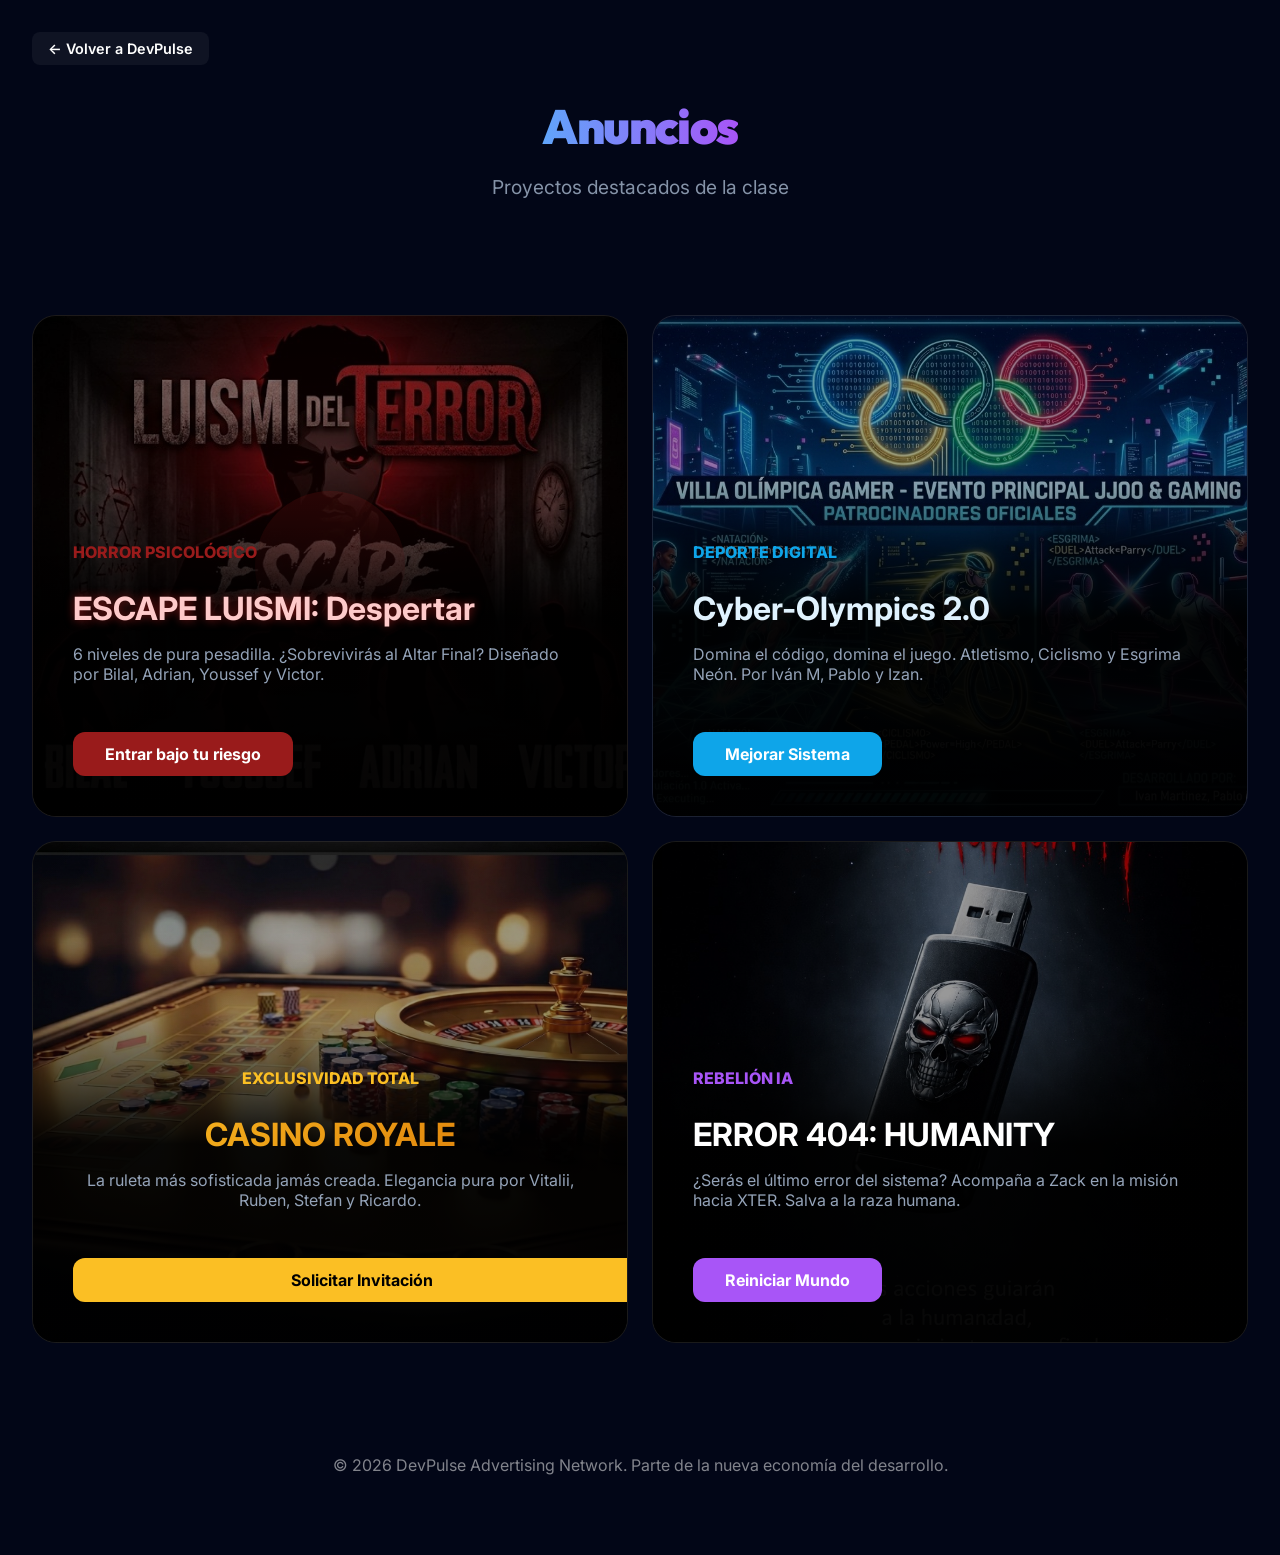
==== ads.html @ 652589fb "Entrega DevPulse: Monetización y Documentación" ====
<!DOCTYPE html>
<html lang="es">

<head>
    <meta charset="UTF-8">
    <meta name="viewport" content="width=device-width, initial-scale=1.0">
    <title>DevPulse - Marketplace de Innovación</title>
    <link rel="stylesheet" href="ads-style.css">
    <link href="https://fonts.googleapis.com/css2?family=Inter:wght@400;700;900&family=Outfit:wght@800&display=swap"
        rel="stylesheet">
</head>

<body>
    <a href="index.html" class="btn-back">← Volver a DevPulse</a>
    <header>
        <h1 style="font-family: 'Outfit', sans-serif;"><span
                style="background: linear-gradient(to right, #60a5fa, #a855f7); -webkit-background-clip: text; background-clip: text; -webkit-text-fill-color: transparent;">Anuncios</span>
        </h1>
        <p style="font-size: 1.2rem; opacity: 0.9;">Proyectos destacados de la clase</p>
    </header>

    <div class="promo-grid">
        <!-- Ad 1: Escape Luismi -->
        <div class="ad-card ad-horror">
            <img src="escapedeluismi.jpeg" class="ad-image" alt="Escape Luismi">
            <div class="pulse"
                style="position: absolute; top: 50%; left: 50%; width: 150px; height: 150px; background: rgba(153, 27, 27, 0.2); border-radius: 50%; transform: translate(-50%, -50%); pointer-events: none;">
            </div>
            <div class="ad-content">
                <p style="color: var(--color-horror); font-weight: 800; margin-bottom: 0.5rem;">HORROR PSICOLÓGICO</p>
                <h2 style="font-size: 2rem; margin-bottom: 1rem;">ESCAPE LUISMI: Despertar</h2>
                <p style="color: #94a3b8; margin-bottom: 1.5rem;">6 niveles de pura pesadilla. ¿Sobrevivirás al Altar
                    Final? Diseñado por Bilal, Adrian, Youssef y Victor.</p>
                <a href="#" class="btn-action" style="background: var(--color-horror); color: white;">Entrar bajo tu
                    riesgo</a>
            </div>
        </div>

        <!-- Ad 2: Cyber Olympics -->
        <div class="ad-card ad-cyber">
            <img src="cyberolimpics.jpeg" class="ad-image" alt="Cyber Olympics">
            <div class="neon-border"></div>
            <div class="ad-content">
                <p style="color: var(--color-cyber); font-weight: 800; margin-bottom: 0.5rem;">DEPORTE DIGITAL</p>
                <h2 style="font-size: 2rem; margin-bottom: 1rem;">Cyber-Olympics 2.0</h2>
                <p style="color: #94a3b8; margin-bottom: 1.5rem;">Domina el código, domina el juego. Atletismo, Ciclismo
                    y Esgrima Neón. Por Iván M, Pablo y Izan.</p>
                <a href="#" class="btn-action" style="background: var(--color-cyber); color: white;">Mejorar Sistema</a>
            </div>
        </div>

        <!-- Ad 3: Casino Royale -->
        <div class="ad-card ad-luxury">
            <img src="casinoroyale.jpeg" class="ad-image" alt="Casino Royale">
            <div class="ad-content" style="text-align: center;">
                <p style="color: var(--color-gold); font-weight: 800; margin-bottom: 0.5rem;">EXCLUSIVIDAD TOTAL</p>
                <h2 style="font-size: 2rem; margin-bottom: 1rem;">CASINO ROYALE</h2>
                <p style="color: #94a3b8; margin-bottom: 1.5rem;">La ruleta más sofisticada jamás creada. Elegancia pura
                    por Vitalii, Ruben, Stefan y Ricardo.</p>
                <a href="#" class="btn-action"
                    style="background: var(--color-gold); color: black; width: 100%;">Solicitar Invitación</a>
            </div>
        </div>

        <!-- Ad 4: Error 404 -->
        <div class="ad-card ad-glitch">
            <img src="error404.jpeg" class="ad-image" alt="Error 404">
            <div class="ad-content">
                <p style="color: var(--color-glitch); font-weight: 800; margin-bottom: 0.5rem;">REBELIÓN IA</p>
                <h2 class="glitch-text" style="font-size: 2rem; margin-bottom: 1rem;">ERROR 404: HUMANITY</h2>
                <p style="color: #94a3b8; margin-bottom: 1.5rem;">¿Serás el último error del sistema? Acompaña a Zack en
                    la misión hacia XTER. Salva a la raza humana.</p>
                <a href="#" class="btn-action" style="background: var(--color-glitch); color: white;">Reiniciar
                    Mundo</a>
            </div>
        </div>
    </div>

    <footer style="text-align: center; padding: 4rem; opacity: 0.5;">
        <p>&copy; 2026 DevPulse Advertising Network. Parte de la nueva economía del desarrollo.</p>
    </footer>
</body>

</html>
---- ads-style.css ----
:root {
    --color-bg-ads: #020617;
    --color-gold: #fbbf24;
    --color-horror: #991b1b;
    --color-cyber: #0ea5e9;
    --color-glitch: #a855f7;
    --color-surface-ads: rgba(15, 23, 42, 0.8);
    --font-heading: 'Outfit', sans-serif;
}

.btn-back {
    position: absolute;
    top: 2rem;
    left: 2rem;
    color: var(--color-text-dim);
    text-decoration: none;
    font-weight: 600;
    font-size: 0.9rem;
    padding: 0.5rem 1rem;
    border-radius: 0.5rem;
    background: rgba(255, 255, 255, 0.05);
    border: 1px solid var(--color-border);
    transition: all 0.2s;
    z-index: 100;
}

.btn-back:hover {
    background: rgba(255, 255, 255, 0.1);
    color: white;
    transform: translateX(-5px);
}

body {
    background-color: var(--color-bg-ads);
    color: white;
    font-family: 'Inter', sans-serif;
    margin: 0;
    min-height: 100vh;
    overflow-x: hidden;
}

.promo-grid {
    display: grid;
    grid-template-columns: repeat(4, 1fr);
    justify-content: center;
    gap: 1.5rem;
    padding: 2rem;
    max-width: 1600px;
    margin: 0 auto;
}

.ad-card {
    position: relative;
    border-radius: 1.5rem;
    overflow: hidden;
    height: 500px;
    background: var(--color-surface-ads);
    border: 1px solid rgba(255, 255, 255, 0.1);
    transition: transform 0.4s cubic-bezier(0.175, 0.885, 0.32, 1.275), box-shadow 0.4s;
    cursor: pointer;
}

.ad-image {
    position: absolute;
    inset: 0;
    width: 100%;
    height: 100%;
    object-fit: cover;
    opacity: 0.6;
    transition: opacity 0.4s, transform 0.4s;
}

.ad-card:hover .ad-image {
    opacity: 0.8;
    transform: scale(1.1);
}

.ad-card:hover {
    transform: translateY(-10px) scale(1.02);
}

.ad-content {
    position: absolute;
    bottom: 0;
    left: 0;
    right: 0;
    padding: 2.5rem;
    background: linear-gradient(transparent, rgba(0, 0, 0, 0.95) 40%);
    z-index: 2;
}

.ad-badge {
    position: absolute;
    top: 1.5rem;
    right: 1.5rem;
    padding: 0.4rem 1rem;
    border-radius: 2rem;
    font-size: 0.75rem;
    font-weight: 800;
    text-transform: uppercase;
    letter-spacing: 0.05rem;
    background: rgba(255, 255, 255, 0.1);
    backdrop-filter: blur(5px);
    border: 1px solid rgba(255, 255, 255, 0.2);
    z-index: 10;
}

/* Specific Ad Styles */

/* 1. Escape Luismi - Horror style */
.ad-horror {
    background: radial-gradient(circle at center, #2b0000, #000);
}

.ad-horror:hover {
    box-shadow: 0 0 40px rgba(153, 27, 27, 0.4);
    border-color: var(--color-horror);
}

.ad-horror h2 {
    color: #fecaca;
    text-shadow: 0 0 10px rgba(153, 27, 27, 0.8);
}

.ad-horror .pulse {
    animation: blood-pulse 2s infinite;
}

@keyframes blood-pulse {
    0% {
        transform: scale(1);
        opacity: 0.6;
    }

    50% {
        transform: scale(1.2);
        opacity: 0.2;
    }

    100% {
        transform: scale(1);
        opacity: 0.6;
    }
}

/* 2. Cyber Olympics - Cyberpunk style */
.ad-cyber {
    background: radial-gradient(circle at center, #001f3f, #020617);
}

.ad-cyber:hover {
    box-shadow: 0 0 40px rgba(14, 165, 233, 0.4);
    border-color: var(--color-cyber);
}

.ad-cyber h2 {
    color: #e0f2fe;
}

.neon-border {
    position: absolute;
    inset: 0;
    border: 2px solid transparent;
    transition: border-color 0.3s;
}

.ad-cyber:hover .neon-border {
    border-color: var(--color-cyber);
    box-shadow: inset 0 0 20px var(--color-cyber);
}

/* 3. Casino Royale - Luxury style */
.ad-luxury {
    background: radial-gradient(circle at center, #1e1b1e, #000);
}

.ad-luxury:hover {
    box-shadow: 0 0 40px rgba(251, 191, 36, 0.3);
    border-color: var(--color-gold);
}

.ad-luxury h2 {
    background: linear-gradient(135deg, #fbbf24, #d97706);
    -webkit-background-clip: text;
    background-clip: text;
    -webkit-text-fill-color: transparent;
}

/* 4. Error 404 - Glitch style */
.ad-glitch {
    background: #000;
}

.ad-glitch:hover {
    box-shadow: 0 0 40px rgba(168, 85, 247, 0.4);
    border-color: var(--color-glitch);
}

.glitch-text {
    position: relative;
}

.ad-glitch:hover .glitch-text::before {
    content: 'ERROR 404';
    position: absolute;
    left: 2px;
    text-shadow: -2px 0 #ff00c1;
    animation: glitch 0.3s infinite linear alternate-reverse;
}

@keyframes glitch {
    0% {
        clip-path: inset(10% 0 50% 0);
    }

    100% {
        clip-path: inset(40% 0 10% 0);
    }
}

/* Header */
header {
    text-align: center;
    padding: 4rem 2rem;
}

header h1 {
    font-size: 3rem;
    font-weight: 900;
    letter-spacing: -0.1rem;
    margin-bottom: 1rem;
}

header p {
    color: #94a3b8;
    font-size: 1.25rem;
}

.btn-action {
    display: inline-block;
    margin-top: 1.5rem;
    padding: 0.75rem 2rem;
    border-radius: 0.75rem;
    background: white;
    color: black;
    font-weight: 700;
    text-decoration: none;
    transition: 0.2s;
}

.btn-action:hover {
    transform: scale(1.05);
    background: #f1f5f9;
}

/* Responsive Design */
@media (max-width: 1400px) {
    .promo-grid {
        grid-template-columns: repeat(2, 1fr);
    }
}

@media (max-width: 768px) {
    header h1 {
        font-size: 2.2rem;
    }

    .promo-grid {
        grid-template-columns: 1fr;
        padding: 1.5rem;
    }

    .ad-card {
        height: 400px;
    }
}
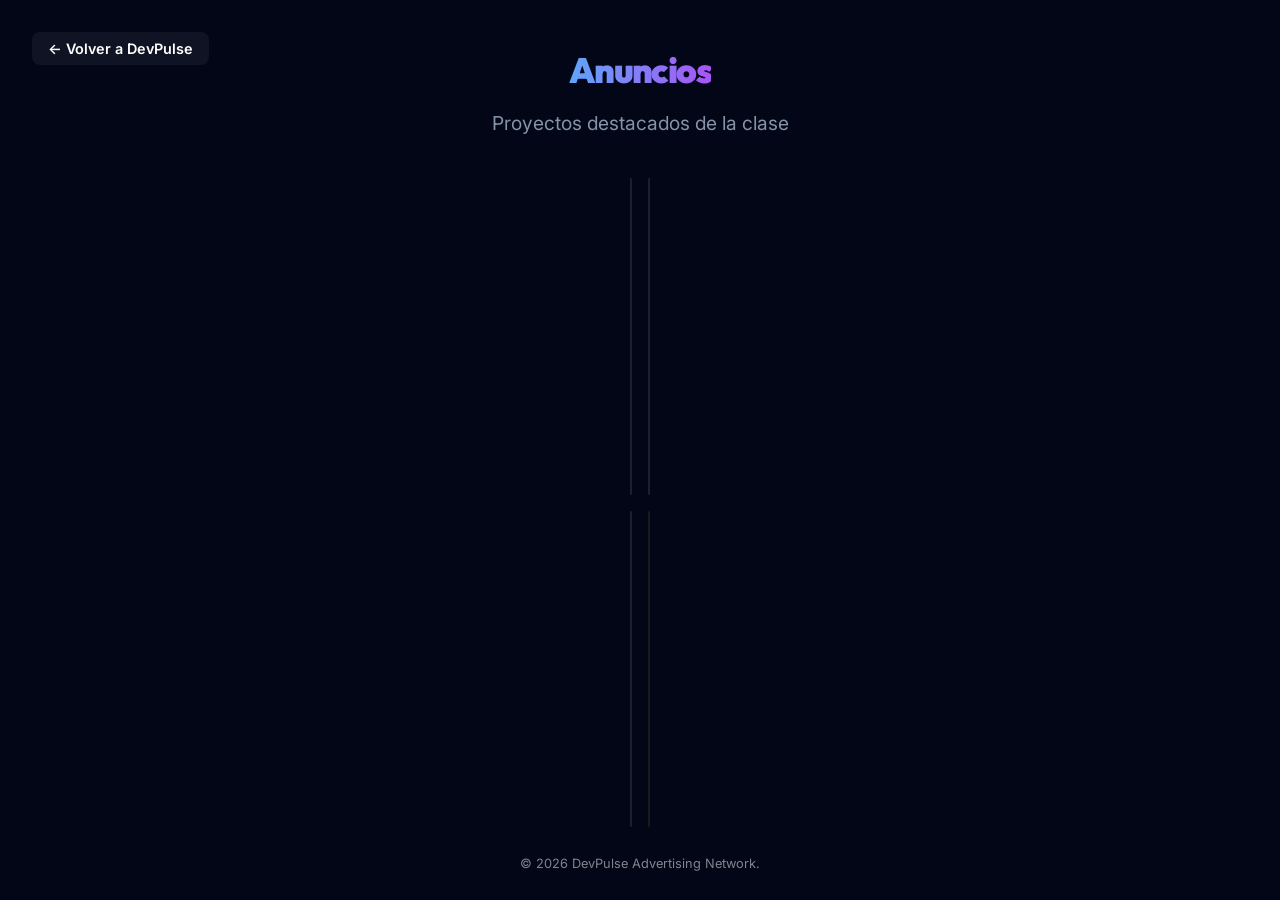
==== commit 75181298: "Compactado de la página de anuncios para evitar scroll y ajuste de layout" ====
--- a/ads.html
+++ b/ads.html
@@ -76,8 +76,8 @@
         </div>
     </div>
 
-    <footer style="text-align: center; padding: 4rem; opacity: 0.5;">
-        <p>&copy; 2026 DevPulse Advertising Network. Parte de la nueva economía del desarrollo.</p>
+    <footer style="text-align: center; padding: 1rem; opacity: 0.5; font-size: 0.8rem;">
+        <p>&copy; 2026 DevPulse Advertising Network.</p>
     </footer>
 </body>
 
--- a/ads-style.css
+++ b/ads-style.css
@@ -6,6 +6,10 @@
     --color-glitch: #a855f7;
     --color-surface-ads: rgba(15, 23, 42, 0.8);
     --font-heading: 'Outfit', sans-serif;
+}
+
+* {
+    box-sizing: border-box;
 }
 
 .btn-back {
@@ -35,25 +39,30 @@
     color: white;
     font-family: 'Inter', sans-serif;
     margin: 0;
-    min-height: 100vh;
-    overflow-x: hidden;
+    height: 100vh;
+    overflow: hidden;
+    display: flex;
+    flex-direction: column;
 }
 
 .promo-grid {
     display: grid;
     grid-template-columns: repeat(4, 1fr);
     justify-content: center;
-    gap: 1.5rem;
-    padding: 2rem;
+    gap: 1rem;
+    padding: 0 1.5rem;
     max-width: 1600px;
     margin: 0 auto;
+    flex: 1;
+    min-height: 0; /* Allow grid to shrink */
 }
 
 .ad-card {
     position: relative;
     border-radius: 1.5rem;
     overflow: hidden;
-    height: 500px;
+    height: 100%;
+    min-height: 300px;
     background: var(--color-surface-ads);
     border: 1px solid rgba(255, 255, 255, 0.1);
     transition: transform 0.4s cubic-bezier(0.175, 0.885, 0.32, 1.275), box-shadow 0.4s;
@@ -84,7 +93,7 @@
     bottom: 0;
     left: 0;
     right: 0;
-    padding: 2.5rem;
+    padding: 1.5rem;
     background: linear-gradient(transparent, rgba(0, 0, 0, 0.95) 40%);
     z-index: 2;
 }
@@ -221,25 +230,25 @@
 /* Header */
 header {
     text-align: center;
-    padding: 4rem 2rem;
+    padding: 1.5rem 1rem;
 }
 
 header h1 {
-    font-size: 3rem;
+    font-size: 2.2rem;
     font-weight: 900;
     letter-spacing: -0.1rem;
-    margin-bottom: 1rem;
+    margin-bottom: 0.25rem;
 }
 
 header p {
     color: #94a3b8;
-    font-size: 1.25rem;
+    font-size: 1rem;
 }
 
 .btn-action {
     display: inline-block;
-    margin-top: 1.5rem;
-    padding: 0.75rem 2rem;
+    margin-top: 1rem;
+    padding: 0.5rem 1.5rem;
     border-radius: 0.75rem;
     background: white;
     color: black;
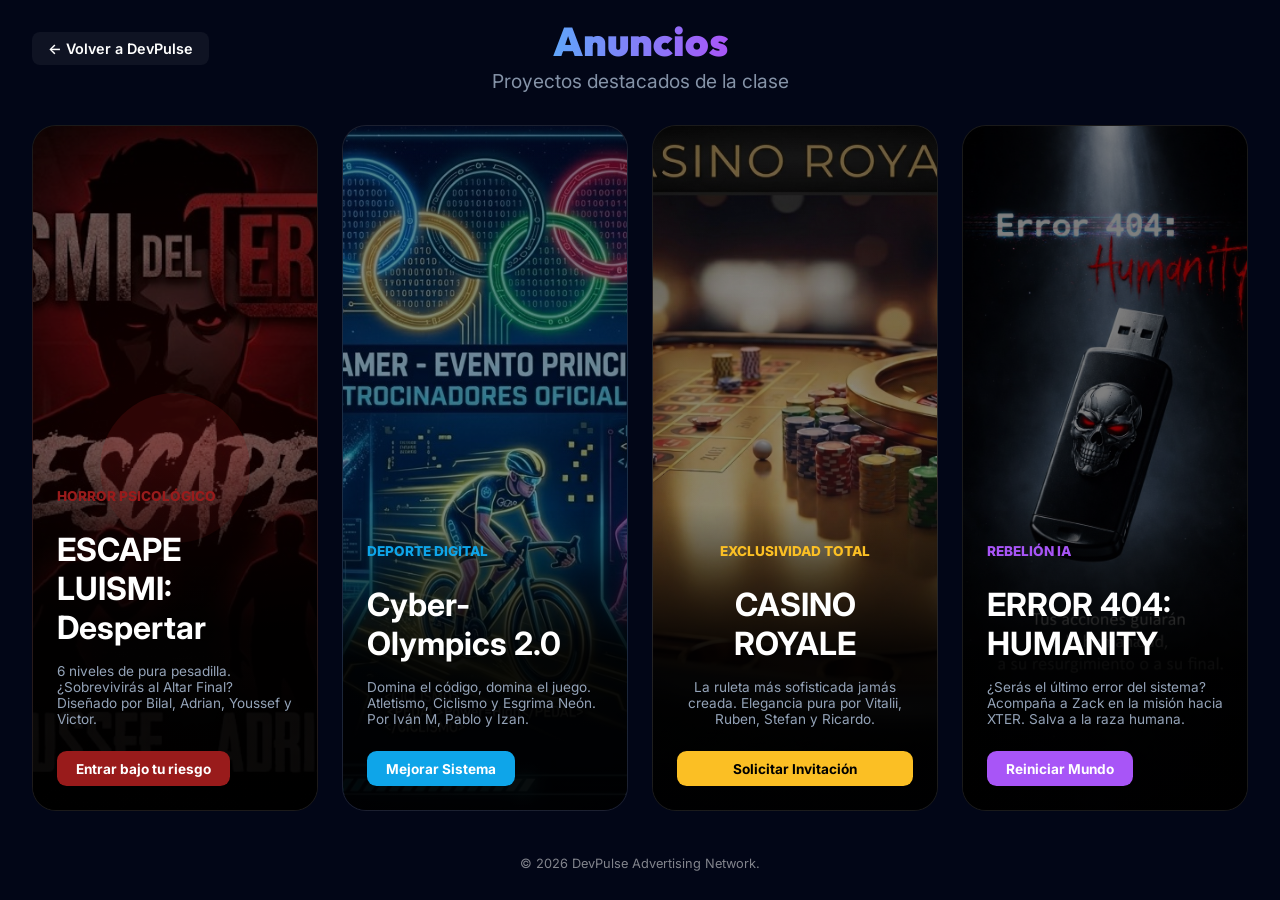
==== commit ee92ae8f: "Hispanización del código, organización de imágenes y limpieza de archivos" ====
--- a/ads.html
+++ b/ads.html
@@ -11,7 +11,7 @@
 </head>
 
 <body>
-    <a href="index.html" class="btn-back">← Volver a DevPulse</a>
+    <a href="index.html" class="boton-volver">← Volver a DevPulse</a>
     <header>
         <h1 style="font-family: 'Outfit', sans-serif;"><span
                 style="background: linear-gradient(to right, #60a5fa, #a855f7); -webkit-background-clip: text; background-clip: text; -webkit-text-fill-color: transparent;">Anuncios</span>
@@ -19,58 +19,58 @@
         <p style="font-size: 1.2rem; opacity: 0.9;">Proyectos destacados de la clase</p>
     </header>
 
-    <div class="promo-grid">
+    <div class="grid-promociones">
         <!-- Ad 1: Escape Luismi -->
-        <div class="ad-card ad-horror">
-            <img src="escapedeluismi.jpeg" class="ad-image" alt="Escape Luismi">
-            <div class="pulse"
+        <div class="tarjeta-anuncio anuncio-horror">
+            <img src="imagenes/escapedeluismi.jpeg" class="imagen-anuncio" alt="Escape Luismi">
+            <div class="pulso"
                 style="position: absolute; top: 50%; left: 50%; width: 150px; height: 150px; background: rgba(153, 27, 27, 0.2); border-radius: 50%; transform: translate(-50%, -50%); pointer-events: none;">
             </div>
-            <div class="ad-content">
+            <div class="contenido-anuncio">
                 <p style="color: var(--color-horror); font-weight: 800; margin-bottom: 0.5rem;">HORROR PSICOLÓGICO</p>
                 <h2 style="font-size: 2rem; margin-bottom: 1rem;">ESCAPE LUISMI: Despertar</h2>
                 <p style="color: #94a3b8; margin-bottom: 1.5rem;">6 niveles de pura pesadilla. ¿Sobrevivirás al Altar
                     Final? Diseñado por Bilal, Adrian, Youssef y Victor.</p>
-                <a href="#" class="btn-action" style="background: var(--color-horror); color: white;">Entrar bajo tu
+                <a href="#" class="boton-accion" style="background: var(--color-horror); color: white;">Entrar bajo tu
                     riesgo</a>
             </div>
         </div>
 
         <!-- Ad 2: Cyber Olympics -->
-        <div class="ad-card ad-cyber">
-            <img src="cyberolimpics.jpeg" class="ad-image" alt="Cyber Olympics">
-            <div class="neon-border"></div>
-            <div class="ad-content">
+        <div class="tarjeta-anuncio anuncio-cyber">
+            <img src="imagenes/cyberolimpics.jpeg" class="imagen-anuncio" alt="Cyber Olympics">
+            <div class="borde-neon"></div>
+            <div class="contenido-anuncio">
                 <p style="color: var(--color-cyber); font-weight: 800; margin-bottom: 0.5rem;">DEPORTE DIGITAL</p>
                 <h2 style="font-size: 2rem; margin-bottom: 1rem;">Cyber-Olympics 2.0</h2>
                 <p style="color: #94a3b8; margin-bottom: 1.5rem;">Domina el código, domina el juego. Atletismo, Ciclismo
                     y Esgrima Neón. Por Iván M, Pablo y Izan.</p>
-                <a href="#" class="btn-action" style="background: var(--color-cyber); color: white;">Mejorar Sistema</a>
+                <a href="#" class="boton-accion" style="background: var(--color-cyber); color: white;">Mejorar Sistema</a>
             </div>
         </div>
 
         <!-- Ad 3: Casino Royale -->
-        <div class="ad-card ad-luxury">
-            <img src="casinoroyale.jpeg" class="ad-image" alt="Casino Royale">
-            <div class="ad-content" style="text-align: center;">
+        <div class="tarjeta-anuncio anuncio-lujo">
+            <img src="imagenes/casinoroyale.jpeg" class="imagen-anuncio" alt="Casino Royale">
+            <div class="contenido-anuncio" style="text-align: center;">
                 <p style="color: var(--color-gold); font-weight: 800; margin-bottom: 0.5rem;">EXCLUSIVIDAD TOTAL</p>
                 <h2 style="font-size: 2rem; margin-bottom: 1rem;">CASINO ROYALE</h2>
                 <p style="color: #94a3b8; margin-bottom: 1.5rem;">La ruleta más sofisticada jamás creada. Elegancia pura
                     por Vitalii, Ruben, Stefan y Ricardo.</p>
-                <a href="#" class="btn-action"
+                <a href="#" class="boton-accion"
                     style="background: var(--color-gold); color: black; width: 100%;">Solicitar Invitación</a>
             </div>
         </div>
 
         <!-- Ad 4: Error 404 -->
-        <div class="ad-card ad-glitch">
-            <img src="error404.jpeg" class="ad-image" alt="Error 404">
-            <div class="ad-content">
+        <div class="tarjeta-anuncio anuncio-glitch">
+            <img src="imagenes/error404.jpeg" class="imagen-anuncio" alt="Error 404">
+            <div class="contenido-anuncio">
                 <p style="color: var(--color-glitch); font-weight: 800; margin-bottom: 0.5rem;">REBELIÓN IA</p>
-                <h2 class="glitch-text" style="font-size: 2rem; margin-bottom: 1rem;">ERROR 404: HUMANITY</h2>
+                <h2 class="texto-glitch" style="font-size: 2rem; margin-bottom: 1rem;">ERROR 404: HUMANITY</h2>
                 <p style="color: #94a3b8; margin-bottom: 1.5rem;">¿Serás el último error del sistema? Acompaña a Zack en
                     la misión hacia XTER. Salva a la raza humana.</p>
-                <a href="#" class="btn-action" style="background: var(--color-glitch); color: white;">Reiniciar
+                <a href="#" class="boton-accion" style="background: var(--color-glitch); color: white;">Reiniciar
                     Mundo</a>
             </div>
         </div>
@@ -79,6 +79,21 @@
     <footer style="text-align: center; padding: 1rem; opacity: 0.5; font-size: 0.8rem;">
         <p>&copy; 2026 DevPulse Advertising Network.</p>
     </footer>
+
+    <script>
+        // Nuclear option to prevent any scroll with mouse wheel or touch
+        const preventScroll = (e) => {
+            if (e.ctrlKey) return; // Allow zooming
+            e.preventDefault();
+        };
+        
+        window.addEventListener('wheel', preventScroll, { passive: false });
+        window.addEventListener('touchmove', preventScroll, { passive: false });
+        
+        // Ensure the layout remains static even if the user finds a way
+        document.documentElement.style.overflow = 'hidden';
+        document.body.style.overflow = 'hidden';
+    </script>
 </body>
 
 </html>
--- a/ads-style.css
+++ b/ads-style.css
@@ -1,285 +1,225 @@
-:root {
-    --color-bg-ads: #020617;
-    --color-gold: #fbbf24;
-    --color-horror: #991b1b;
-    --color-cyber: #0ea5e9;
-    --color-glitch: #a855f7;
-    --color-surface-ads: rgba(15, 23, 42, 0.8);
-    --font-heading: 'Outfit', sans-serif;
-}
-
-* {
-    box-sizing: border-box;
-}
-
-.btn-back {
-    position: absolute;
-    top: 2rem;
-    left: 2rem;
-    color: var(--color-text-dim);
-    text-decoration: none;
-    font-weight: 600;
-    font-size: 0.9rem;
-    padding: 0.5rem 1rem;
-    border-radius: 0.5rem;
-    background: rgba(255, 255, 255, 0.05);
-    border: 1px solid var(--color-border);
-    transition: all 0.2s;
-    z-index: 100;
-}
-
-.btn-back:hover {
-    background: rgba(255, 255, 255, 0.1);
-    color: white;
-    transform: translateX(-5px);
-}
-
-body {
-    background-color: var(--color-bg-ads);
-    color: white;
-    font-family: 'Inter', sans-serif;
-    margin: 0;
-    height: 100vh;
-    overflow: hidden;
-    display: flex;
-    flex-direction: column;
-}
-
-.promo-grid {
-    display: grid;
-    grid-template-columns: repeat(4, 1fr);
-    justify-content: center;
-    gap: 1rem;
-    padding: 0 1.5rem;
-    max-width: 1600px;
-    margin: 0 auto;
-    flex: 1;
-    min-height: 0; /* Allow grid to shrink */
-}
-
-.ad-card {
-    position: relative;
-    border-radius: 1.5rem;
-    overflow: hidden;
-    height: 100%;
-    min-height: 300px;
-    background: var(--color-surface-ads);
-    border: 1px solid rgba(255, 255, 255, 0.1);
-    transition: transform 0.4s cubic-bezier(0.175, 0.885, 0.32, 1.275), box-shadow 0.4s;
-    cursor: pointer;
-}
-
-.ad-image {
-    position: absolute;
-    inset: 0;
-    width: 100%;
-    height: 100%;
-    object-fit: cover;
-    opacity: 0.6;
-    transition: opacity 0.4s, transform 0.4s;
-}
-
-.ad-card:hover .ad-image {
-    opacity: 0.8;
-    transform: scale(1.1);
-}
-
-.ad-card:hover {
-    transform: translateY(-10px) scale(1.02);
-}
-
-.ad-content {
-    position: absolute;
-    bottom: 0;
-    left: 0;
-    right: 0;
-    padding: 1.5rem;
-    background: linear-gradient(transparent, rgba(0, 0, 0, 0.95) 40%);
-    z-index: 2;
-}
-
-.ad-badge {
-    position: absolute;
-    top: 1.5rem;
-    right: 1.5rem;
-    padding: 0.4rem 1rem;
-    border-radius: 2rem;
-    font-size: 0.75rem;
-    font-weight: 800;
-    text-transform: uppercase;
-    letter-spacing: 0.05rem;
-    background: rgba(255, 255, 255, 0.1);
-    backdrop-filter: blur(5px);
-    border: 1px solid rgba(255, 255, 255, 0.2);
-    z-index: 10;
-}
-
-/* Specific Ad Styles */
-
-/* 1. Escape Luismi - Horror style */
-.ad-horror {
-    background: radial-gradient(circle at center, #2b0000, #000);
-}
-
-.ad-horror:hover {
-    box-shadow: 0 0 40px rgba(153, 27, 27, 0.4);
-    border-color: var(--color-horror);
-}
-
-.ad-horror h2 {
-    color: #fecaca;
-    text-shadow: 0 0 10px rgba(153, 27, 27, 0.8);
-}
-
-.ad-horror .pulse {
-    animation: blood-pulse 2s infinite;
-}
-
-@keyframes blood-pulse {
-    0% {
-        transform: scale(1);
-        opacity: 0.6;
-    }
-
-    50% {
-        transform: scale(1.2);
-        opacity: 0.2;
-    }
-
-    100% {
-        transform: scale(1);
-        opacity: 0.6;
-    }
-}
-
-/* 2. Cyber Olympics - Cyberpunk style */
-.ad-cyber {
-    background: radial-gradient(circle at center, #001f3f, #020617);
-}
-
-.ad-cyber:hover {
-    box-shadow: 0 0 40px rgba(14, 165, 233, 0.4);
-    border-color: var(--color-cyber);
-}
-
-.ad-cyber h2 {
-    color: #e0f2fe;
-}
-
-.neon-border {
-    position: absolute;
-    inset: 0;
-    border: 2px solid transparent;
-    transition: border-color 0.3s;
-}
-
-.ad-cyber:hover .neon-border {
-    border-color: var(--color-cyber);
-    box-shadow: inset 0 0 20px var(--color-cyber);
-}
-
-/* 3. Casino Royale - Luxury style */
-.ad-luxury {
-    background: radial-gradient(circle at center, #1e1b1e, #000);
-}
-
-.ad-luxury:hover {
-    box-shadow: 0 0 40px rgba(251, 191, 36, 0.3);
-    border-color: var(--color-gold);
-}
-
-.ad-luxury h2 {
-    background: linear-gradient(135deg, #fbbf24, #d97706);
-    -webkit-background-clip: text;
-    background-clip: text;
-    -webkit-text-fill-color: transparent;
-}
-
-/* 4. Error 404 - Glitch style */
-.ad-glitch {
-    background: #000;
-}
-
-.ad-glitch:hover {
-    box-shadow: 0 0 40px rgba(168, 85, 247, 0.4);
-    border-color: var(--color-glitch);
-}
-
-.glitch-text {
-    position: relative;
-}
-
-.ad-glitch:hover .glitch-text::before {
-    content: 'ERROR 404';
-    position: absolute;
-    left: 2px;
-    text-shadow: -2px 0 #ff00c1;
-    animation: glitch 0.3s infinite linear alternate-reverse;
-}
-
-@keyframes glitch {
-    0% {
-        clip-path: inset(10% 0 50% 0);
-    }
-
-    100% {
-        clip-path: inset(40% 0 10% 0);
-    }
-}
-
-/* Header */
-header {
-    text-align: center;
-    padding: 1.5rem 1rem;
-}
-
-header h1 {
-    font-size: 2.2rem;
-    font-weight: 900;
-    letter-spacing: -0.1rem;
-    margin-bottom: 0.25rem;
-}
-
-header p {
-    color: #94a3b8;
-    font-size: 1rem;
-}
-
-.btn-action {
-    display: inline-block;
-    margin-top: 1rem;
-    padding: 0.5rem 1.5rem;
-    border-radius: 0.75rem;
-    background: white;
-    color: black;
-    font-weight: 700;
-    text-decoration: none;
-    transition: 0.2s;
-}
-
-.btn-action:hover {
-    transform: scale(1.05);
-    background: #f1f5f9;
-}
-
-/* Responsive Design */
-@media (max-width: 1400px) {
-    .promo-grid {
-        grid-template-columns: repeat(2, 1fr);
-    }
-}
-
-@media (max-width: 768px) {
-    header h1 {
-        font-size: 2.2rem;
-    }
-
-    .promo-grid {
-        grid-template-columns: 1fr;
-        padding: 1.5rem;
-    }
-
-    .ad-card {
-        height: 400px;
-    }
-}+:root {
+    --color-bg-ads: #020617;
+    --color-gold: #fbbf24;
+    --color-horror: #991b1b;
+    --color-cyber: #0ea5e9;
+    --color-glitch: #a855f7;
+    --color-surface-ads: rgba(15, 23, 42, 0.8);
+    --font-heading: 'Outfit', sans-serif;
+}
+
+* {
+    box-sizing: border-box;
+}
+
+html, body {
+    height: 100% !important;
+    width: 100% !important;
+    overflow: hidden !important;
+    margin: 0;
+    padding: 0;
+}
+
+.boton-volver {
+    position: absolute;
+    top: 2rem;
+    left: 2rem;
+    color: var(--color-text-dim);
+    text-decoration: none;
+    font-weight: 600;
+    font-size: 0.9rem;
+    padding: 0.5rem 1rem;
+    border-radius: 0.5rem;
+    background: rgba(255, 255, 255, 0.05);
+    border: 1px solid var(--color-border);
+    transition: all 0.2s;
+    z-index: 100;
+}
+
+.boton-volver:hover {
+    background: rgba(255, 255, 255, 0.1);
+    color: white;
+    transform: translateX(-5px);
+}
+
+body {
+    background-color: var(--color-bg-ads);
+    color: white;
+    font-family: 'Inter', sans-serif;
+    display: flex;
+    flex-direction: column;
+}
+
+header {
+    text-align: center;
+    padding: 1rem 0;
+    flex-shrink: 0;
+}
+
+header h1 {
+    font-size: 2.5rem;
+    font-weight: 900;
+    margin: 0;
+}
+
+header p {
+    color: #94a3b8;
+    font-size: 1rem;
+    margin: 0.2rem 0 0;
+}
+
+.grid-promociones {
+    display: grid;
+    grid-template-columns: repeat(4, 1fr);
+    gap: 1.5rem;
+    padding: 1rem 2rem;
+    width: 100%;
+    max-width: 1600px;
+    margin: 0 auto;
+    flex: 1;
+    min-height: 0;
+}
+
+.tarjeta-anuncio {
+    position: relative;
+    border-radius: 1.5rem;
+    overflow: hidden;
+    height: 100%;
+    background: var(--color-surface-ads);
+    border: 1px solid rgba(255, 255, 255, 0.1);
+    transition: transform 0.4s ease, box-shadow 0.4s;
+    cursor: pointer;
+}
+
+.tarjeta-anuncio:hover {
+    transform: translateY(-5px);
+    box-shadow: 0 10px 30px rgba(0,0,0,0.5);
+}
+
+.imagen-anuncio {
+    position: absolute;
+    inset: 0;
+    width: 100%;
+    height: 100%;
+    object-fit: cover;
+    opacity: 0.5;
+    transition: opacity 0.4s;
+}
+
+.tarjeta-anuncio:hover .imagen-anuncio {
+    opacity: 0.7;
+    transform: scale(1.1);
+}
+
+.contenido-anuncio {
+    position: absolute;
+    bottom: 0;
+    left: 0;
+    right: 0;
+    padding: 1.5rem;
+    background: linear-gradient(transparent, rgba(0, 0, 0, 0.9) 50%);
+    z-index: 2;
+}
+
+.contenido-anuncio h2 {
+    font-size: 1.5rem;
+    margin-bottom: 0.5rem;
+}
+
+.contenido-anuncio p {
+    font-size: 0.85rem;
+    color: #cbd5e1;
+}
+
+.insignia-anuncio {
+    position: absolute;
+    top: 1.5rem;
+    right: 1.5rem;
+    padding: 0.4rem 1rem;
+    border-radius: 2rem;
+    font-size: 0.75rem;
+    font-weight: 800;
+    text-transform: uppercase;
+    letter-spacing: 0.05rem;
+    background: rgba(255, 255, 255, 0.1);
+    backdrop-filter: blur(5px);
+    border: 1px solid rgba(255, 255, 255, 0.2);
+    z-index: 10;
+}
+
+/* Specific Ad Styles */
+.anuncio-horror { background: radial-gradient(circle at center, #2b0000, #000); }
+.anuncio-cyber { background: radial-gradient(circle at center, #001f3f, #020617); }
+.anuncio-lujo { background: radial-gradient(circle at center, #1e1b1e, #000); }
+.anuncio-glitch { background: #000; }
+
+.anuncio-horror:hover { border-color: var(--color-horror); box-shadow: 0 0 30px rgba(153, 27, 27, 0.3); }
+.anuncio-cyber:hover { border-color: var(--color-cyber); box-shadow: 0 0 30px rgba(14, 165, 233, 0.3); }
+.anuncio-lujo:hover { border-color: var(--color-gold); box-shadow: 0 0 30px rgba(251, 191, 36, 0.2); }
+.anuncio-glitch:hover { border-color: var(--color-glitch); box-shadow: 0 0 30px rgba(168, 85, 247, 0.3); }
+
+.anuncio-horror .pulso { animation: pulso-sangre 2s infinite; }
+@keyframes pulso-sangre {
+    0% { transform: scale(1); opacity: 0.6; }
+    50% { transform: scale(1.2); opacity: 0.2; }
+    100% { transform: scale(1); opacity: 0.6; }
+}
+
+.borde-neon {
+    position: absolute;
+    inset: 0;
+    border: 2px solid transparent;
+    transition: border-color 0.3s;
+}
+.anuncio-cyber:hover .borde-neon { border-color: var(--color-cyber); box-shadow: inset 0 0 20px var(--color-cyber); }
+
+.texto-glitch { position: relative; }
+.anuncio-glitch:hover .texto-glitch::before {
+    content: 'ERROR 404';
+    position: absolute;
+    left: 2px;
+    text-shadow: -2px 0 #ff00c1;
+    animation: efecto-glitch 0.3s infinite linear alternate-reverse;
+}
+@keyframes efecto-glitch {
+    0% { clip-path: inset(10% 0 50% 0); }
+    100% { clip-path: inset(40% 0 10% 0); }
+}
+
+.boton-accion {
+    display: inline-block;
+    padding: 0.6rem 1.2rem;
+    border-radius: 0.6rem;
+    font-weight: 700;
+    text-decoration: none;
+    font-size: 0.85rem;
+    transition: all 0.2s;
+    background: white;
+    color: black;
+}
+
+.boton-accion:hover {
+    transform: scale(1.05);
+    background: #f1f5f9;
+}
+
+footer {
+    text-align: center;
+    padding: 0.75rem 0;
+    opacity: 0.5;
+    font-size: 0.75rem;
+    flex-shrink: 0;
+}
+
+/* Forced Responsive No-Scroll */
+@media (max-width: 1200px) {
+    .grid-promociones { grid-template-columns: repeat(2, 1fr); gap: 1rem; }
+    .contenido-anuncio h2 { font-size: 1.2rem; }
+}
+
+@media (max-width: 600px) {
+    header h1 { font-size: 1.8rem; }
+    .grid-promociones { gap: 0.75rem; padding: 0.5rem; }
+    .contenido-anuncio { padding: 1rem; }
+    .contenido-anuncio p { display: none; }
+}
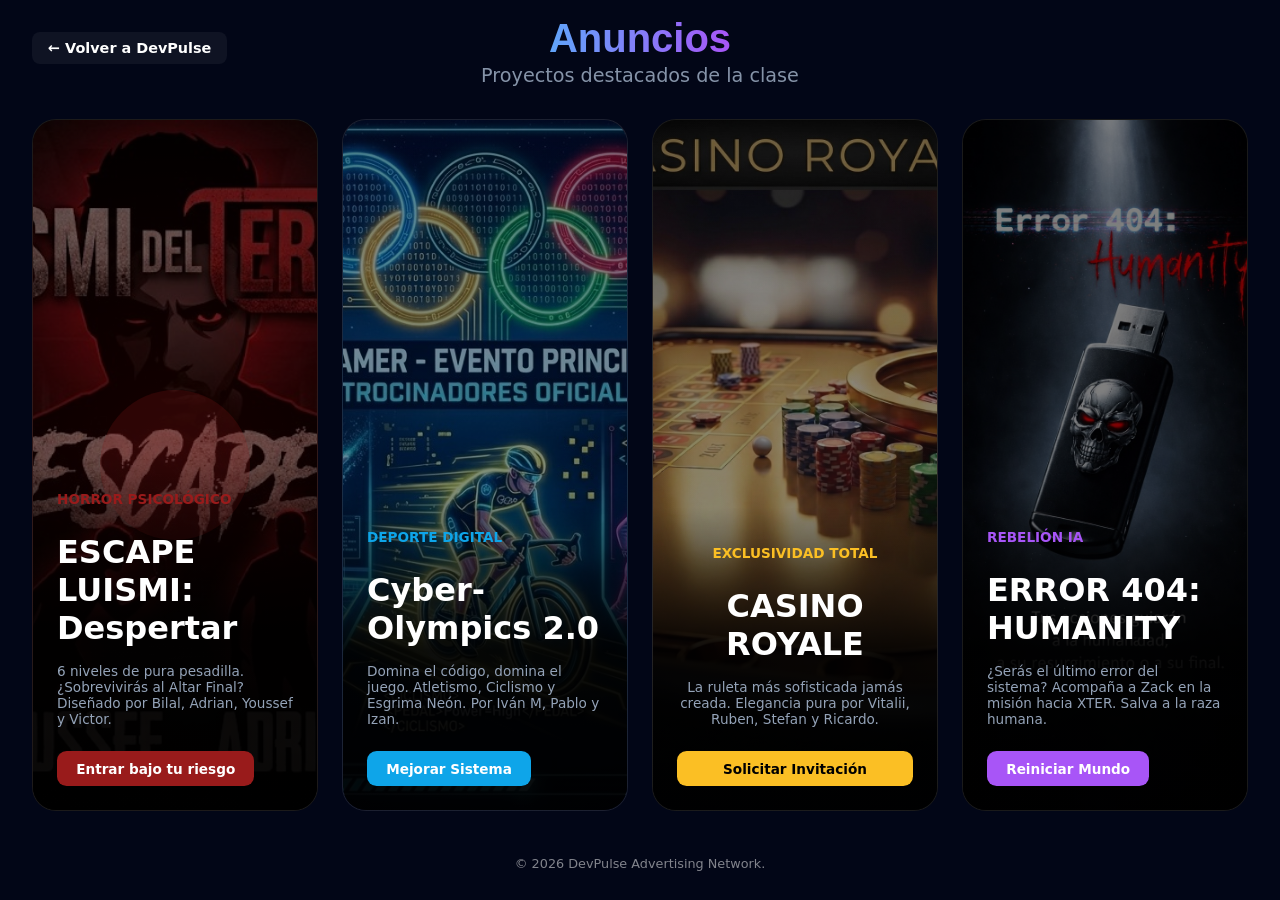
==== commit 4beee6f0: "Eliminar todas las dependencias externas (Google Fonts) en favor de tipografía nativa" ====
--- a/ads.html
+++ b/ads.html
@@ -6,8 +6,6 @@
     <meta name="viewport" content="width=device-width, initial-scale=1.0">
     <title>DevPulse - Marketplace de Innovación</title>
     <link rel="stylesheet" href="ads-style.css">
-    <link href="https://fonts.googleapis.com/css2?family=Inter:wght@400;700;900&family=Outfit:wght@800&display=swap"
-        rel="stylesheet">
 </head>
 
 <body>
--- a/ads-style.css
+++ b/ads-style.css
@@ -5,7 +5,7 @@
     --color-cyber: #0ea5e9;
     --color-glitch: #a855f7;
     --color-surface-ads: rgba(15, 23, 42, 0.8);
-    --font-heading: 'Outfit', sans-serif;
+    --font-heading: system-ui, -apple-system, sans-serif;
 }
 
 * {
@@ -45,7 +45,7 @@
 body {
     background-color: var(--color-bg-ads);
     color: white;
-    font-family: 'Inter', sans-serif;
+    font-family: system-ui, -apple-system, BlinkMacSystemFont, 'Segoe UI', Roboto, Oxygen, Ubuntu, Cantarell, 'Open Sans', 'Helvetica Neue', sans-serif;
     display: flex;
     flex-direction: column;
 }
